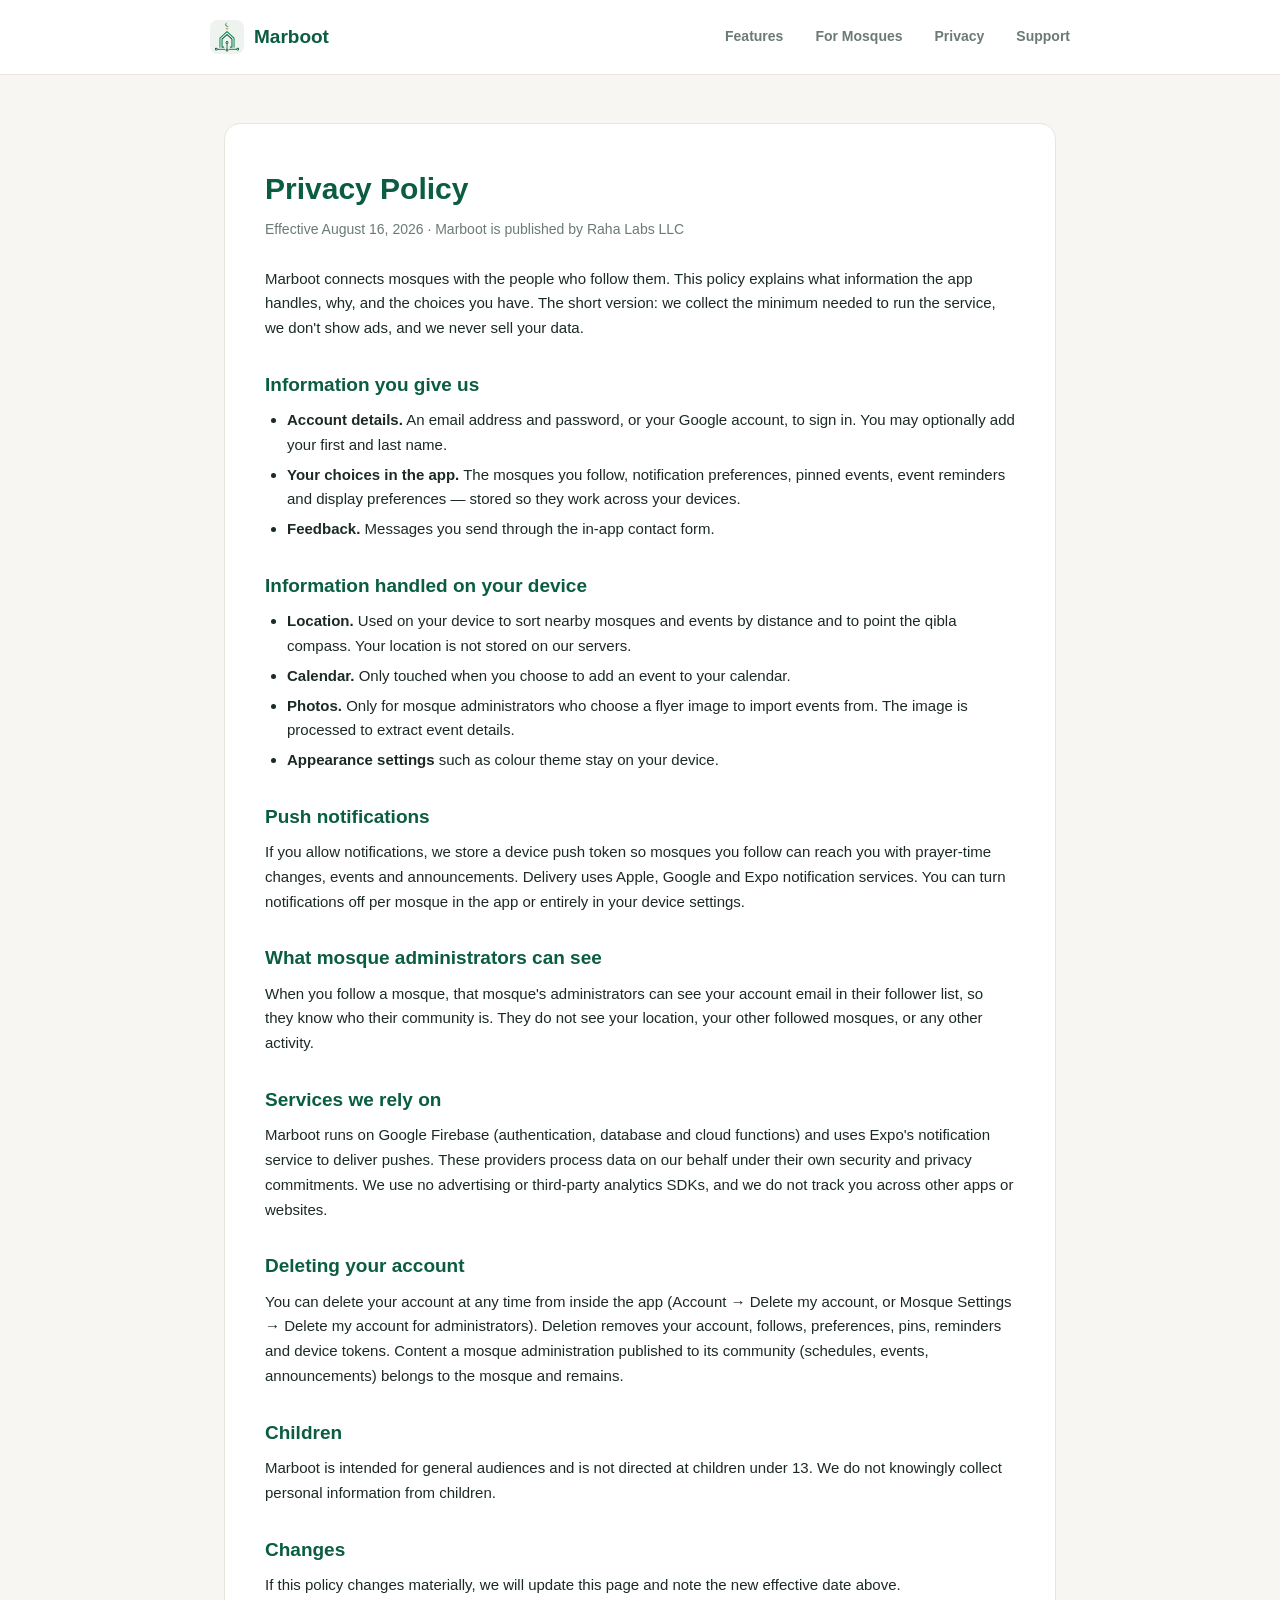
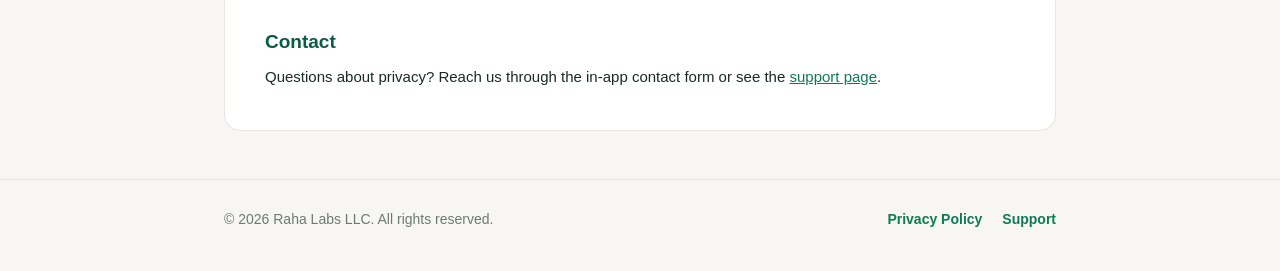
==== privacy.html @ cbec8668 "Cache-bust stylesheet" ====
<!DOCTYPE html>
<html lang="en">
<head>
  <meta charset="utf-8" />
  <meta name="viewport" content="width=device-width, initial-scale=1" />
  <title>Privacy Policy — Marboot</title>
  <meta name="description" content="Marboot's privacy policy: what we collect, why, and your choices." />
  <link rel="icon" href="icon.png" />
  <link rel="stylesheet" href="styles.css?v=2" />
</head>
<body>
  <header>
    <nav class="nav wrap">
      <a class="brand" href="index.html"><img src="icon.png" alt="" />Marboot</a>
      <a href="index.html#features">Features</a>
      <a href="index.html#mosques">For Mosques</a>
      <a href="privacy.html">Privacy</a>
      <a href="support.html">Support</a>
    </nav>
  </header>

  <main class="wrap">
    <article class="prose">
      <h1>Privacy Policy</h1>
      <p class="updated">Effective August 16, 2026 · Marboot is published by Raha Labs LLC</p>

      <p>Marboot connects mosques with the people who follow them. This policy explains what information the app handles, why, and the choices you have. The short version: we collect the minimum needed to run the service, we don't show ads, and we never sell your data.</p>

      <h2>Information you give us</h2>
      <ul>
        <li><strong>Account details.</strong> An email address and password, or your Google account, to sign in. You may optionally add your first and last name.</li>
        <li><strong>Your choices in the app.</strong> The mosques you follow, notification preferences, pinned events, event reminders and display preferences — stored so they work across your devices.</li>
        <li><strong>Feedback.</strong> Messages you send through the in-app contact form.</li>
      </ul>

      <h2>Information handled on your device</h2>
      <ul>
        <li><strong>Location.</strong> Used on your device to sort nearby mosques and events by distance and to point the qibla compass. Your location is not stored on our servers.</li>
        <li><strong>Calendar.</strong> Only touched when you choose to add an event to your calendar.</li>
        <li><strong>Photos.</strong> Only for mosque administrators who choose a flyer image to import events from. The image is processed to extract event details.</li>
        <li><strong>Appearance settings</strong> such as colour theme stay on your device.</li>
      </ul>

      <h2>Push notifications</h2>
      <p>If you allow notifications, we store a device push token so mosques you follow can reach you with prayer-time changes, events and announcements. Delivery uses Apple, Google and Expo notification services. You can turn notifications off per mosque in the app or entirely in your device settings.</p>

      <h2>What mosque administrators can see</h2>
      <p>When you follow a mosque, that mosque's administrators can see your account email in their follower list, so they know who their community is. They do not see your location, your other followed mosques, or any other activity.</p>

      <h2>Services we rely on</h2>
      <p>Marboot runs on Google Firebase (authentication, database and cloud functions) and uses Expo's notification service to deliver pushes. These providers process data on our behalf under their own security and privacy commitments. We use no advertising or third-party analytics SDKs, and we do not track you across other apps or websites.</p>

      <h2>Deleting your account</h2>
      <p>You can delete your account at any time from inside the app (Account → Delete my account, or Mosque Settings → Delete my account for administrators). Deletion removes your account, follows, preferences, pins, reminders and device tokens. Content a mosque administration published to its community (schedules, events, announcements) belongs to the mosque and remains.</p>

      <h2>Children</h2>
      <p>Marboot is intended for general audiences and is not directed at children under 13. We do not knowingly collect personal information from children.</p>

      <h2>Changes</h2>
      <p>If this policy changes materially, we will update this page and note the new effective date above.</p>

      <h2>Contact</h2>
      <p>Questions about privacy? Reach us through the in-app contact form or see the <a href="support.html">support page</a>.</p>
    </article>
  </main>

  <footer>
    <div class="wrap">
      <span class="copy">© 2026 Raha Labs LLC. All rights reserved.</span>
      <a href="privacy.html">Privacy Policy</a>
      <a href="support.html">Support</a>
    </div>
  </footer>
</body>
</html>
---- styles.css ----
/* Marboot site — matches the app's Emerald Oasis palette. */
:root {
  --primary: #0E7A57;
  --primary-dark: #0A5C42;
  --primary-soft: #E7F4EE;
  --accent: #E0A84E;
  --bg: #F7F6F2;
  --surface: #FFFFFF;
  --text: #1B2A24;
  --muted: #6B7B73;
  --border: #E7E5DC;
}

* { margin: 0; padding: 0; box-sizing: border-box; }

body {
  font-family: -apple-system, BlinkMacSystemFont, "Segoe UI", Roboto, "Helvetica Neue", sans-serif;
  background: var(--bg);
  color: var(--text);
  line-height: 1.65;
}

.wrap { max-width: 880px; margin: 0 auto; padding: 0 24px; }

/* Header */
header { background: var(--surface); border-bottom: 1px solid var(--border); }
.nav { display: flex; align-items: center; gap: 12px; padding: 14px 0; }
.nav img { width: 34px; height: 34px; border-radius: 8px; }
.nav .brand { font-size: 19px; font-weight: 800; color: var(--primary-dark); margin-right: auto; text-decoration: none; display: flex; align-items: center; gap: 10px; }
.nav a { color: var(--muted); text-decoration: none; font-weight: 600; font-size: 14px; padding: 6px 10px; border-radius: 8px; }
.nav a:hover { color: var(--primary); background: var(--primary-soft); }

/* Hero */
.hero { background: linear-gradient(160deg, var(--primary-dark), var(--primary)); color: #fff; text-align: center; padding: 72px 24px 84px; }
.hero img { width: 92px; height: 92px; border-radius: 22px; box-shadow: 0 10px 30px rgba(0,0,0,.25); margin-bottom: 22px; }
.hero h1 { font-size: 44px; font-weight: 800; letter-spacing: -0.5px; }
.hero .kicker { color: var(--accent); font-weight: 700; letter-spacing: 2px; font-size: 13px; text-transform: uppercase; margin-bottom: 10px; }
.hero p.tagline { font-size: 20px; color: #d9ece3; margin-top: 10px; max-width: 560px; margin-left: auto; margin-right: auto; }
.hero .soon { display: inline-block; margin-top: 26px; background: rgba(255,255,255,.14); border: 1px solid rgba(255,255,255,.25); color: #fff; padding: 10px 22px; border-radius: 999px; font-weight: 700; font-size: 14px; }

/* Sections */
section { padding: 56px 0; }
h2 { font-size: 26px; font-weight: 800; color: var(--primary-dark); margin-bottom: 8px; }
.lede { color: var(--muted); max-width: 640px; margin-bottom: 28px; }

.grid { display: grid; grid-template-columns: repeat(auto-fit, minmax(240px, 1fr)); gap: 16px; }
.card { background: var(--surface); border: 1px solid var(--border); border-radius: 16px; padding: 22px; }
.card .emoji { font-size: 26px; }
.card h3 { font-size: 16px; font-weight: 700; margin: 10px 0 6px; }
.card p { font-size: 14px; color: var(--muted); }

.admins { background: var(--primary-soft); border-radius: 20px; padding: 34px; margin-top: 8px; }
.admins h2 { margin-bottom: 6px; }
.admins p { color: var(--text); max-width: 640px; }

/* Legal / prose pages */
.prose { background: var(--surface); border: 1px solid var(--border); border-radius: 16px; padding: 40px; margin: 48px 0; }
.prose h1 { font-size: 30px; color: var(--primary-dark); margin-bottom: 4px; }
.prose .updated { color: var(--muted); font-size: 14px; margin-bottom: 26px; }
.prose h2 { font-size: 19px; margin: 28px 0 8px; }
.prose p, .prose li { font-size: 15px; }
.prose ul { padding-left: 22px; margin: 8px 0; }
.prose li { margin: 5px 0; }
.prose a { color: var(--primary); }

/* Footer */
footer { border-top: 1px solid var(--border); padding: 28px 0 40px; color: var(--muted); font-size: 14px; }
footer .wrap { display: flex; flex-wrap: wrap; gap: 8px 20px; align-items: center; }
footer a { color: var(--primary); text-decoration: none; font-weight: 600; }
footer .copy { margin-right: auto; }

/* Phones: the brand takes its own row so all four links fit beneath it,
   and the type scale steps down to match the narrower measure. */
@media (max-width: 560px) {
  .nav { flex-wrap: wrap; gap: 6px 4px; padding: 12px 0 10px; }
  .nav .brand { flex-basis: 100%; }
  .nav a:not(.brand) { font-size: 13px; padding: 5px 8px; }
  .hero { padding: 48px 20px 56px; }
  .hero img { width: 76px; height: 76px; }
  .hero h1 { font-size: 30px; }
  .hero p.tagline { font-size: 17px; }
  section { padding: 40px 0; }
  h2 { font-size: 22px; }
  .admins { padding: 24px; }
  .prose { padding: 26px; margin: 28px 0; }
  .prose h1 { font-size: 26px; }
}
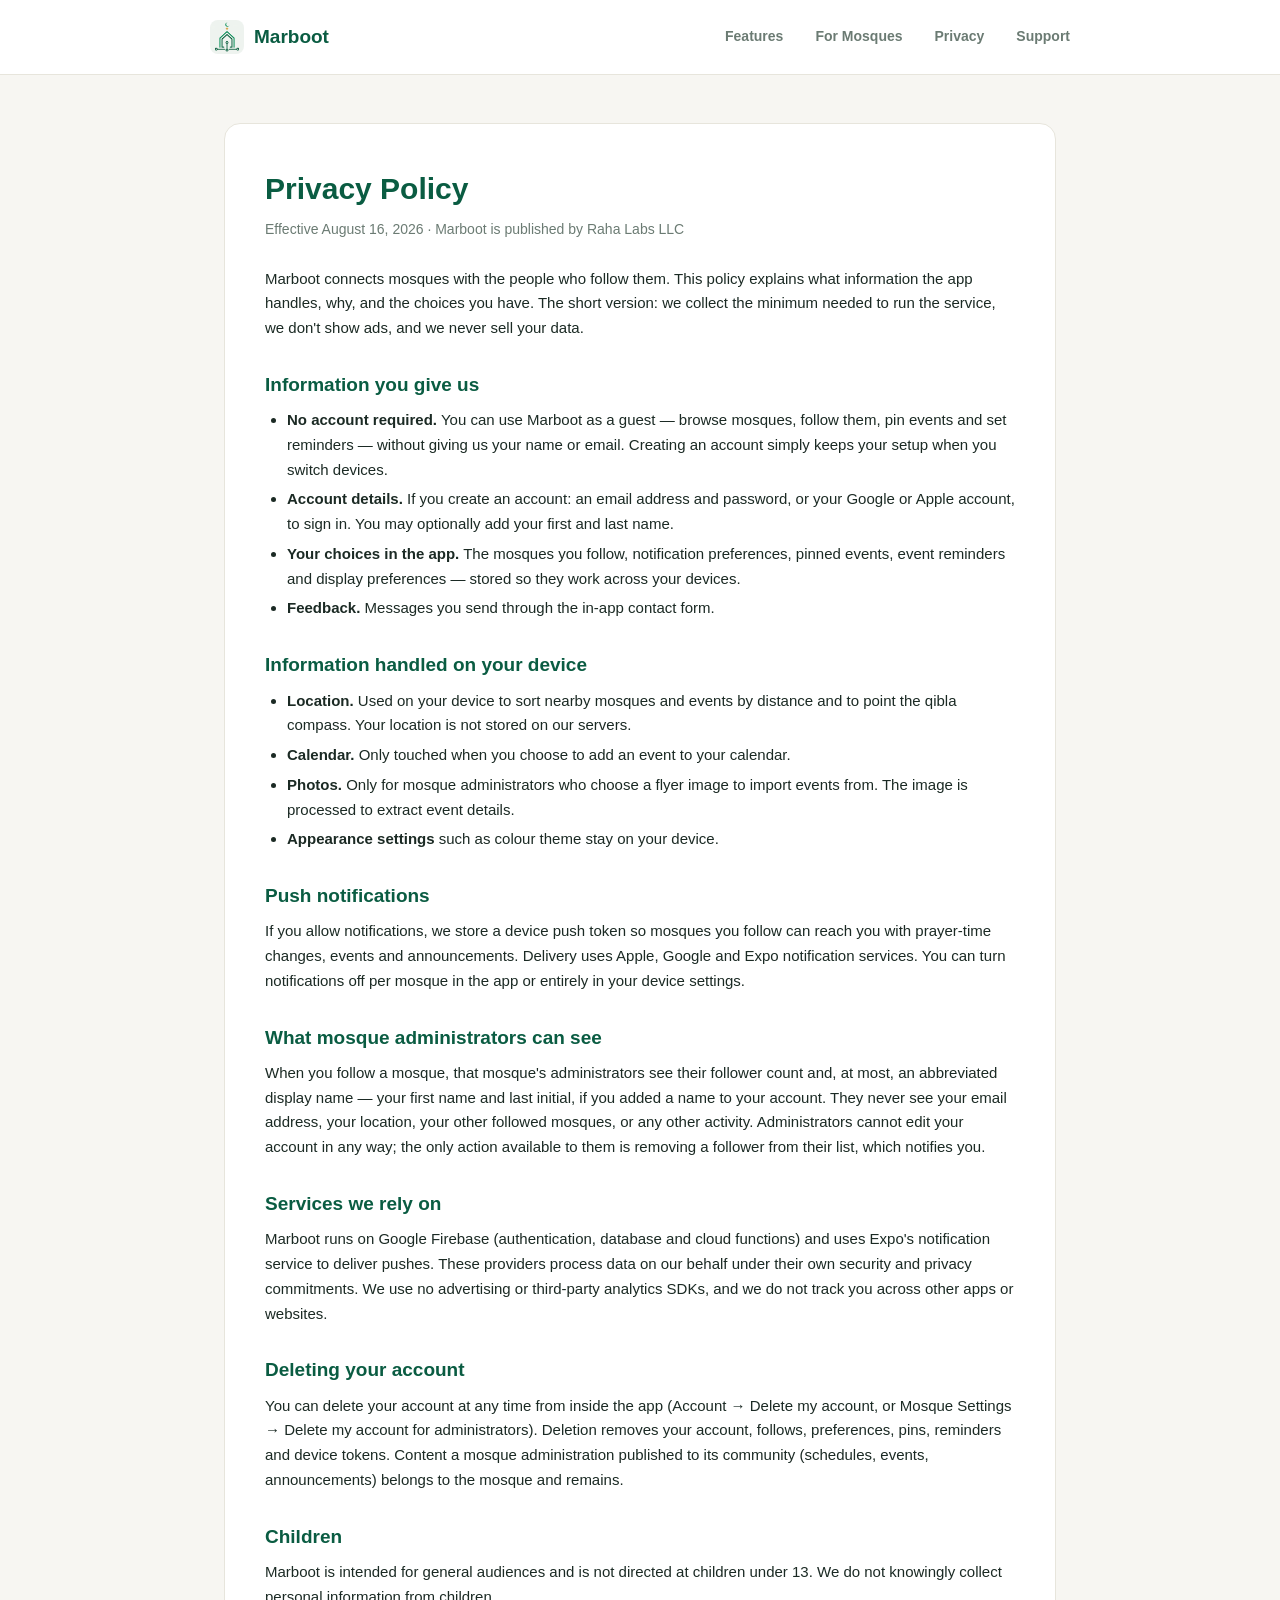
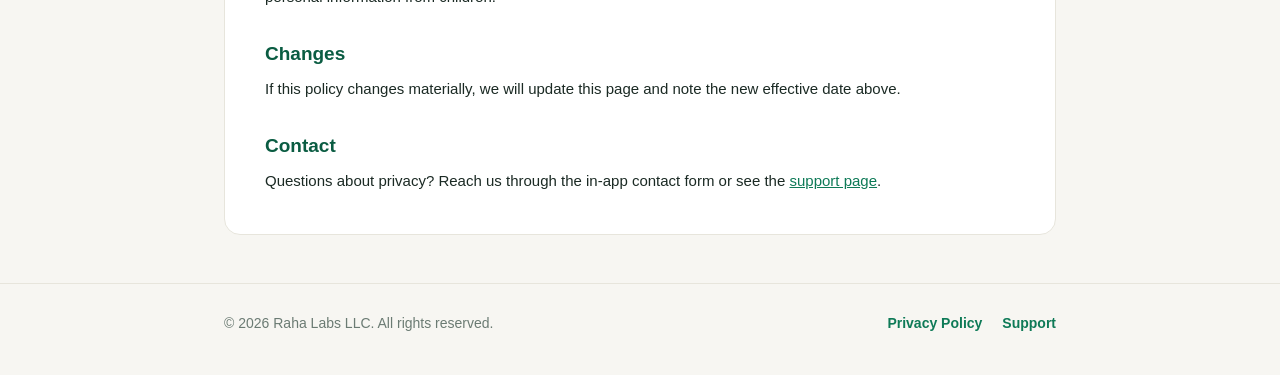
==== commit 6cf84a2a: "Privacy: guest browsing; follower lists show name only, never email" ====
--- a/privacy.html
+++ b/privacy.html
@@ -28,7 +28,8 @@
 
       <h2>Information you give us</h2>
       <ul>
-        <li><strong>Account details.</strong> An email address and password, or your Google account, to sign in. You may optionally add your first and last name.</li>
+        <li><strong>No account required.</strong> You can use Marboot as a guest — browse mosques, follow them, pin events and set reminders — without giving us your name or email. Creating an account simply keeps your setup when you switch devices.</li>
+        <li><strong>Account details.</strong> If you create an account: an email address and password, or your Google or Apple account, to sign in. You may optionally add your first and last name.</li>
         <li><strong>Your choices in the app.</strong> The mosques you follow, notification preferences, pinned events, event reminders and display preferences — stored so they work across your devices.</li>
         <li><strong>Feedback.</strong> Messages you send through the in-app contact form.</li>
       </ul>
@@ -45,7 +46,7 @@
       <p>If you allow notifications, we store a device push token so mosques you follow can reach you with prayer-time changes, events and announcements. Delivery uses Apple, Google and Expo notification services. You can turn notifications off per mosque in the app or entirely in your device settings.</p>
 
       <h2>What mosque administrators can see</h2>
-      <p>When you follow a mosque, that mosque's administrators can see your account email in their follower list, so they know who their community is. They do not see your location, your other followed mosques, or any other activity.</p>
+      <p>When you follow a mosque, that mosque's administrators see their follower count and, at most, an abbreviated display name — your first name and last initial, if you added a name to your account. They never see your email address, your location, your other followed mosques, or any other activity. Administrators cannot edit your account in any way; the only action available to them is removing a follower from their list, which notifies you.</p>
 
       <h2>Services we rely on</h2>
       <p>Marboot runs on Google Firebase (authentication, database and cloud functions) and uses Expo's notification service to deliver pushes. These providers process data on our behalf under their own security and privacy commitments. We use no advertising or third-party analytics SDKs, and we do not track you across other apps or websites.</p>
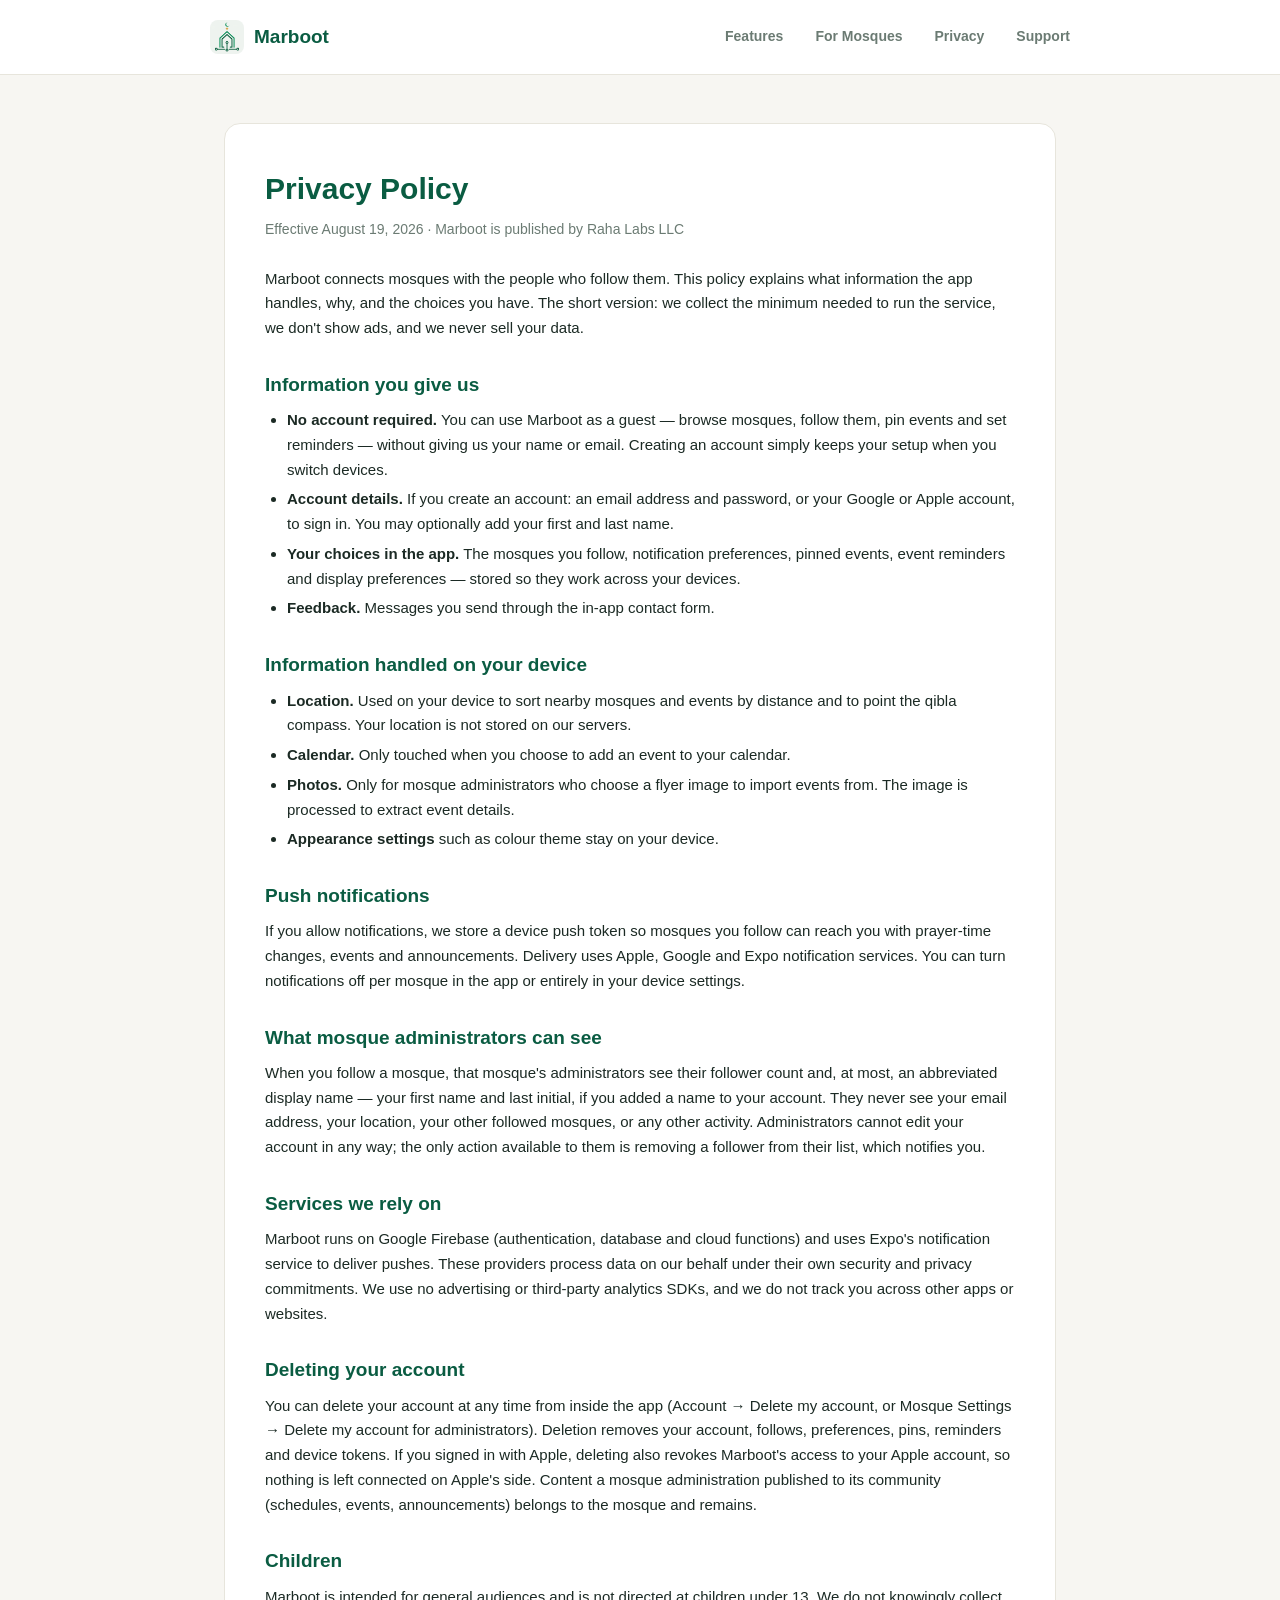
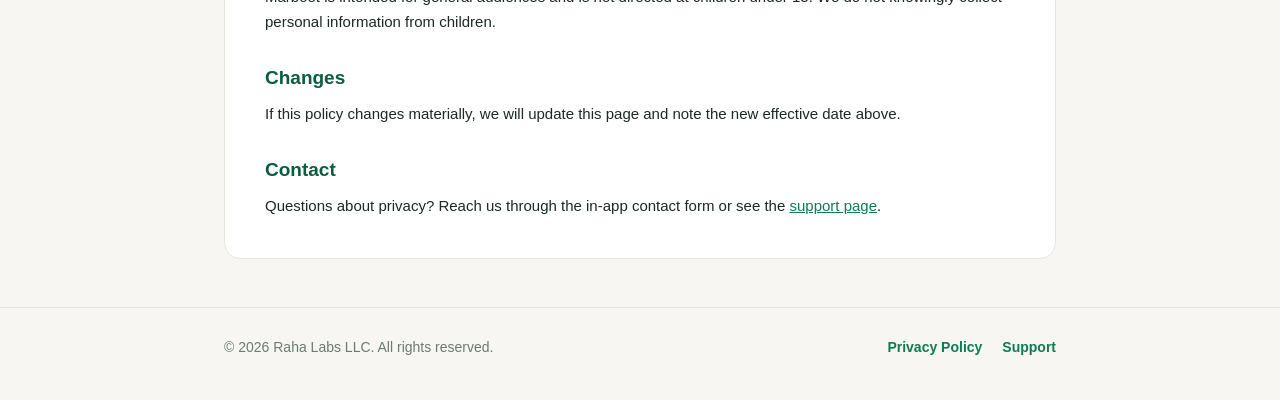
==== commit b7c52db3: "Add the wall display to For Mosques; note Apple revocation on deletion The site never mentioned the " ====
--- a/privacy.html
+++ b/privacy.html
@@ -22,7 +22,7 @@
   <main class="wrap">
     <article class="prose">
       <h1>Privacy Policy</h1>
-      <p class="updated">Effective August 16, 2026 · Marboot is published by Raha Labs LLC</p>
+      <p class="updated">Effective August 19, 2026 · Marboot is published by Raha Labs LLC</p>
 
       <p>Marboot connects mosques with the people who follow them. This policy explains what information the app handles, why, and the choices you have. The short version: we collect the minimum needed to run the service, we don't show ads, and we never sell your data.</p>
 
@@ -52,7 +52,7 @@
       <p>Marboot runs on Google Firebase (authentication, database and cloud functions) and uses Expo's notification service to deliver pushes. These providers process data on our behalf under their own security and privacy commitments. We use no advertising or third-party analytics SDKs, and we do not track you across other apps or websites.</p>
 
       <h2>Deleting your account</h2>
-      <p>You can delete your account at any time from inside the app (Account → Delete my account, or Mosque Settings → Delete my account for administrators). Deletion removes your account, follows, preferences, pins, reminders and device tokens. Content a mosque administration published to its community (schedules, events, announcements) belongs to the mosque and remains.</p>
+      <p>You can delete your account at any time from inside the app (Account → Delete my account, or Mosque Settings → Delete my account for administrators). Deletion removes your account, follows, preferences, pins, reminders and device tokens. If you signed in with Apple, deleting also revokes Marboot's access to your Apple account, so nothing is left connected on Apple's side. Content a mosque administration published to its community (schedules, events, announcements) belongs to the mosque and remains.</p>
 
       <h2>Children</h2>
       <p>Marboot is intended for general audiences and is not directed at children under 13. We do not knowingly collect personal information from children.</p>
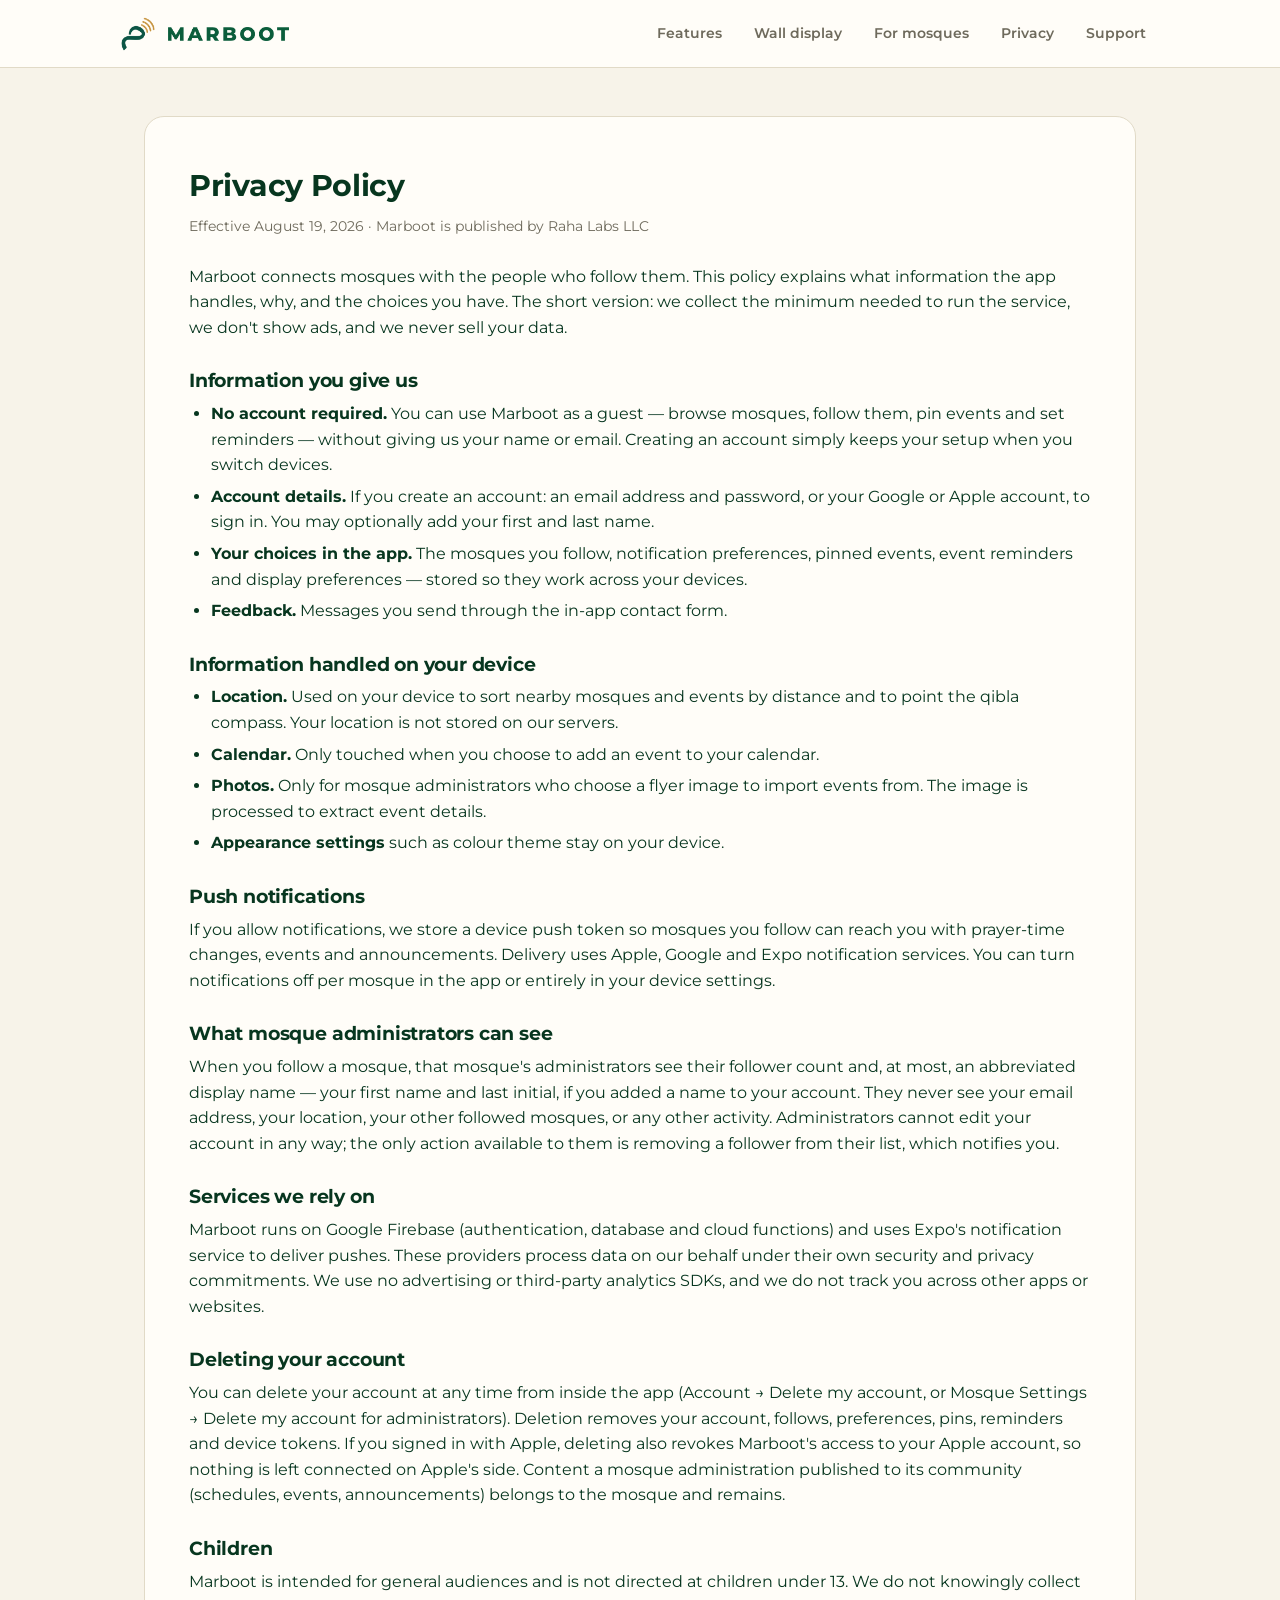
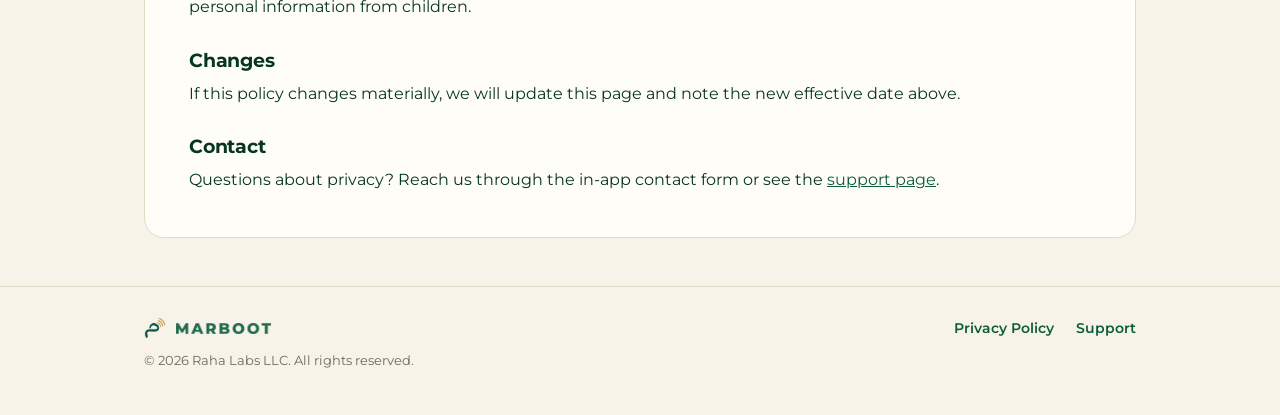
==== commit 37e2bd09: "Rebrand to the design-guide kit; cover the new features Visual: dome green, brass and marble cream t" ====
--- a/privacy.html
+++ b/privacy.html
@@ -5,15 +5,24 @@
   <meta name="viewport" content="width=device-width, initial-scale=1" />
   <title>Privacy Policy — Marboot</title>
   <meta name="description" content="Marboot's privacy policy: what we collect, why, and your choices." />
-  <link rel="icon" href="icon.png" />
-  <link rel="stylesheet" href="styles.css?v=2" />
+  <link rel="icon" type="image/png" sizes="32x32" href="assets/favicon-32.png" />
+  <link rel="icon" type="image/png" sizes="16x16" href="assets/favicon-16.png" />
+  <link rel="apple-touch-icon" href="assets/apple-touch-icon.png" />
+  <link rel="preconnect" href="https://fonts.googleapis.com" />
+  <link rel="preconnect" href="https://fonts.gstatic.com" crossorigin />
+  <link href="https://fonts.googleapis.com/css2?family=Montserrat:wght@400;500;600;700;800&display=swap" rel="stylesheet" />
+  <link rel="stylesheet" href="styles.css?v=3" />
 </head>
 <body>
   <header>
-    <nav class="nav wrap">
-      <a class="brand" href="index.html"><img src="icon.png" alt="" />Marboot</a>
+    <nav class="nav wrap" aria-label="Main">
+      <a class="brand" href="index.html" aria-label="Marboot home">
+        <img class="symbol" src="assets/symbol-color.png" alt="" />
+        <img class="word" src="assets/wordmark-green.png" alt="Marboot" />
+      </a>
       <a href="index.html#features">Features</a>
-      <a href="index.html#mosques">For Mosques</a>
+      <a href="index.html#display">Wall display</a>
+      <a href="index.html#mosques">For mosques</a>
       <a href="privacy.html">Privacy</a>
       <a href="support.html">Support</a>
     </nav>
@@ -67,9 +76,10 @@
 
   <footer>
     <div class="wrap">
-      <span class="copy">© 2026 Raha Labs LLC. All rights reserved.</span>
+      <span class="mark"><img class="symbol" src="assets/symbol-color.png" alt="" /><img class="word" src="assets/wordmark-green.png" alt="Marboot" /></span>
       <a href="privacy.html">Privacy Policy</a>
       <a href="support.html">Support</a>
+      <span class="copy">© 2026 Raha Labs LLC. All rights reserved.</span>
     </div>
   </footer>
 </body>
--- a/styles.css
+++ b/styles.css
@@ -1,87 +1,129 @@
-/* Marboot site — matches the app's Emerald Oasis palette. */
+/* Marboot site — design-guide/brand-tokens: dome green, brass, marble cream.
+   One cream surface; hierarchy from type and space, hairline rules, no
+   gradients, no lifted cards. Montserrat throughout (the brand face); the
+   wordmark is artwork and is never typeset. */
 :root {
-  --primary: #0E7A57;
-  --primary-dark: #0A5C42;
-  --primary-soft: #E7F4EE;
-  --accent: #E0A84E;
-  --bg: #F7F6F2;
-  --surface: #FFFFFF;
-  --text: #1B2A24;
-  --muted: #6B7B73;
-  --border: #E7E5DC;
+  --green-900: #07361F; --green-700: #0B5D3B; --green-600: #0C5545; --green-500: #4C6B58; --green-100: #E4EFE7;
+  --brass-600: #C69239; --brass-500: #C9A227; --brass-300: #E3C87A;
+  --cream-050: #FFFDF8; --cream-100: #F7F3E9; --cream-200: #F6F1E4;
+  --line: #E1DAC7; --line-strong: #CFC6AE;
+  --ink: #07361F; --ink-muted: #6E6A5C;
+  --r-field: 14px; --r-card: 20px; --r-pill: 999px;
+  --dur: 120ms; --ease: cubic-bezier(0.2, 0, 0, 1);
 }
 
 * { margin: 0; padding: 0; box-sizing: border-box; }
+html { scroll-behavior: smooth; }
+body {
+  font-family: 'Montserrat', system-ui, -apple-system, 'Segoe UI', Roboto, sans-serif;
+  background: var(--cream-100); color: var(--ink); line-height: 1.65;
+  -webkit-font-smoothing: antialiased;
+}
+a { color: var(--green-700); transition: color var(--dur) var(--ease), background-color var(--dur) var(--ease), border-color var(--dur) var(--ease); }
+img { display: block; max-width: 100%; }
+.wrap { max-width: 1040px; margin: 0 auto; padding: 0 24px; }
 
-body {
-  font-family: -apple-system, BlinkMacSystemFont, "Segoe UI", Roboto, "Helvetica Neue", sans-serif;
-  background: var(--bg);
-  color: var(--text);
-  line-height: 1.65;
+/* ---- Header: horizontal lockup left, links right ---- */
+header { background: var(--cream-050); border-bottom: 1px solid var(--line); position: sticky; top: 0; z-index: 10; }
+.nav { display: flex; align-items: center; gap: 4px; padding: 14px 0; }
+.nav .brand { display: flex; align-items: center; gap: 12px; margin-right: auto; text-decoration: none; padding: 0; }
+.nav .brand .symbol { width: 36px; height: 36px; }
+.nav .brand .word { height: 14px; width: auto; } /* min wordmark height per the kit */
+.nav a { color: var(--ink-muted); text-decoration: none; font-weight: 600; font-size: 14px; padding: 8px 14px; border-radius: var(--r-pill); }
+.nav a:hover { color: var(--green-700); background: var(--green-100); }
+.nav a.cta { color: var(--cream-100); background: var(--green-700); margin-left: 6px; }
+.nav a.cta:hover { background: #07472C; }
+
+/* ---- Hero: the stacked lockup IS the headline ---- */
+.hero { text-align: center; padding: 72px 24px 64px; }
+.hero .symbol { width: 132px; height: 132px; margin: 0 auto; }
+.hero .word { height: 36px; width: auto; margin: 22px auto 0; }
+.hero .tagline { margin-top: 12px; font-size: 17px; font-weight: 500; color: var(--green-500); }
+.hero .lede { margin: 26px auto 0; max-width: 620px; font-size: 19px; color: var(--ink); }
+.hero .actions { display: flex; flex-wrap: wrap; gap: 12px; justify-content: center; margin-top: 30px; }
+.pill, .btn {
+  display: inline-flex; align-items: center; gap: 8px; height: 48px; padding: 0 22px;
+  border-radius: var(--r-field); font-weight: 700; font-size: 14.5px; text-decoration: none;
 }
+.pill { background: var(--green-100); color: var(--green-700); }
+.btn { background: var(--cream-050); color: var(--green-900); border: 1px solid var(--line); }
+.btn:hover { border-color: var(--line-strong); }
+.btn.primary { background: var(--green-700); color: var(--cream-100); border-color: var(--green-700); }
+.btn.primary:hover { background: #07472C; border-color: #07472C; }
+.hero .stores { margin-top: 14px; font-size: 13px; color: var(--ink-muted); }
 
-.wrap { max-width: 880px; margin: 0 auto; padding: 0 24px; }
+/* ---- Sections ---- */
+section { padding: 64px 0; }
+.eyebrow { font-size: 12px; font-weight: 600; letter-spacing: 0.16em; text-transform: uppercase; color: var(--green-500); margin-bottom: 10px; }
+h2 { font-size: 30px; font-weight: 700; letter-spacing: -0.01em; color: var(--green-900); line-height: 1.2; }
+.sub { color: var(--ink-muted); max-width: 640px; margin-top: 10px; font-size: 16.5px; }
 
-/* Header */
-header { background: var(--surface); border-bottom: 1px solid var(--border); }
-.nav { display: flex; align-items: center; gap: 12px; padding: 14px 0; }
-.nav img { width: 34px; height: 34px; border-radius: 8px; }
-.nav .brand { font-size: 19px; font-weight: 800; color: var(--primary-dark); margin-right: auto; text-decoration: none; display: flex; align-items: center; gap: 10px; }
-.nav a { color: var(--muted); text-decoration: none; font-weight: 600; font-size: 14px; padding: 6px 10px; border-radius: 8px; }
-.nav a:hover { color: var(--primary); background: var(--primary-soft); }
+.grid { display: grid; grid-template-columns: repeat(auto-fit, minmax(260px, 1fr)); gap: 16px; margin-top: 34px; }
+.card { background: var(--cream-050); border: 1px solid var(--line); border-radius: var(--r-card); padding: 24px; }
+.card:hover { border-color: var(--line-strong); }
+.icon { width: 44px; height: 44px; border-radius: 12px; background: var(--green-100); color: var(--green-700); display: grid; place-items: center; }
+.icon svg { width: 22px; height: 22px; stroke: currentColor; fill: none; stroke-width: 1.6; stroke-linecap: round; stroke-linejoin: round; }
+.card h3 { font-size: 16px; font-weight: 700; margin: 16px 0 6px; color: var(--green-900); }
+.card p { font-size: 14.5px; color: var(--ink-muted); }
 
-/* Hero */
-.hero { background: linear-gradient(160deg, var(--primary-dark), var(--primary)); color: #fff; text-align: center; padding: 72px 24px 84px; }
-.hero img { width: 92px; height: 92px; border-radius: 22px; box-shadow: 0 10px 30px rgba(0,0,0,.25); margin-bottom: 22px; }
-.hero h1 { font-size: 44px; font-weight: 800; letter-spacing: -0.5px; }
-.hero .kicker { color: var(--accent); font-weight: 700; letter-spacing: 2px; font-size: 13px; text-transform: uppercase; margin-bottom: 10px; }
-.hero p.tagline { font-size: 20px; color: #d9ece3; margin-top: 10px; max-width: 560px; margin-left: auto; margin-right: auto; }
-.hero .soon { display: inline-block; margin-top: 26px; background: rgba(255,255,255,.14); border: 1px solid rgba(255,255,255,.25); color: #fff; padding: 10px 22px; border-radius: 999px; font-weight: 700; font-size: 14px; }
+/* ---- Wall display: live frame beside the copy ---- */
+.display { display: grid; grid-template-columns: 1.05fr 1fr; gap: 40px; align-items: center; }
+.display .copy p { color: var(--ink-muted); margin-top: 14px; font-size: 16px; }
+.display .copy .actions { margin-top: 22px; display: flex; flex-wrap: wrap; gap: 12px; }
+.frame { border-radius: var(--r-card); overflow: hidden; border: 1px solid var(--line); background: var(--green-900); aspect-ratio: 16 / 9; }
+.frame iframe { width: 100%; height: 100%; border: 0; display: block; pointer-events: none; }
+.frame-note { font-size: 12.5px; color: var(--ink-muted); margin-top: 10px; }
 
-/* Sections */
-section { padding: 56px 0; }
-h2 { font-size: 26px; font-weight: 800; color: var(--primary-dark); margin-bottom: 8px; }
-.lede { color: var(--muted); max-width: 640px; margin-bottom: 28px; }
+/* ---- For mosque administrations: dome-green band ---- */
+.admins { background: var(--green-900); color: var(--cream-100); }
+.admins .eyebrow { color: var(--brass-300); }
+.admins h2 { color: var(--cream-100); }
+.admins .sub { color: rgba(247,243,233,0.72); }
+.admins .card { background: rgba(247,243,233,0.05); border-color: rgba(247,243,233,0.14); }
+.admins .card:hover { border-color: rgba(247,243,233,0.28); }
+.admins .icon { background: rgba(227,200,122,0.14); color: var(--brass-300); }
+.admins .card h3 { color: var(--cream-100); }
+.admins .card p { color: rgba(247,243,233,0.72); }
+.admins .card a { color: var(--brass-300); }
+.admins .actions { margin-top: 30px; display: flex; flex-wrap: wrap; gap: 12px; }
+.admins .btn { background: transparent; color: var(--cream-100); border-color: rgba(247,243,233,0.35); }
+.admins .btn:hover { border-color: var(--cream-100); }
+.admins .btn.primary { background: var(--brass-300); color: var(--green-900); border-color: var(--brass-300); }
+.admins .btn.primary:hover { background: #EBD48F; border-color: #EBD48F; }
 
-.grid { display: grid; grid-template-columns: repeat(auto-fit, minmax(240px, 1fr)); gap: 16px; }
-.card { background: var(--surface); border: 1px solid var(--border); border-radius: 16px; padding: 22px; }
-.card .emoji { font-size: 26px; }
-.card h3 { font-size: 16px; font-weight: 700; margin: 10px 0 6px; }
-.card p { font-size: 14px; color: var(--muted); }
+/* ---- Legal / prose pages ---- */
+.prose { background: var(--cream-050); border: 1px solid var(--line); border-radius: var(--r-card); padding: 44px; margin: 48px 0; }
+.prose h1 { font-size: 30px; font-weight: 700; color: var(--green-900); margin-bottom: 4px; letter-spacing: -0.01em; }
+.prose .updated { color: var(--ink-muted); font-size: 14px; margin-bottom: 26px; }
+.prose h2 { font-size: 19px; margin: 30px 0 8px; }
+.prose p, .prose li { font-size: 15.5px; }
+.prose ul { padding-left: 22px; margin: 8px 0; }
+.prose li { margin: 6px 0; }
+.prose code { font-family: ui-monospace, SFMono-Regular, Menlo, monospace; font-size: 0.92em; background: var(--cream-200); padding: 2px 6px; border-radius: 6px; }
 
-.admins { background: var(--primary-soft); border-radius: 20px; padding: 34px; margin-top: 8px; }
-.admins h2 { margin-bottom: 6px; }
-.admins p { color: var(--text); max-width: 640px; }
+/* ---- Footer ---- */
+footer { border-top: 1px solid var(--line); padding: 30px 0 44px; color: var(--ink-muted); font-size: 14px; }
+footer .wrap { display: flex; flex-wrap: wrap; gap: 10px 22px; align-items: center; }
+footer .mark { display: flex; align-items: center; gap: 10px; margin-right: auto; }
+footer .mark img.symbol { width: 22px; height: 22px; }
+footer .mark img.word { height: 11px; width: auto; opacity: 0.9; }
+footer a { text-decoration: none; font-weight: 600; }
+footer a:hover { color: var(--green-900); }
+footer .copy { flex-basis: 100%; font-size: 13px; }
 
-/* Legal / prose pages */
-.prose { background: var(--surface); border: 1px solid var(--border); border-radius: 16px; padding: 40px; margin: 48px 0; }
-.prose h1 { font-size: 30px; color: var(--primary-dark); margin-bottom: 4px; }
-.prose .updated { color: var(--muted); font-size: 14px; margin-bottom: 26px; }
-.prose h2 { font-size: 19px; margin: 28px 0 8px; }
-.prose p, .prose li { font-size: 15px; }
-.prose ul { padding-left: 22px; margin: 8px 0; }
-.prose li { margin: 5px 0; }
-.prose a { color: var(--primary); }
-
-/* Footer */
-footer { border-top: 1px solid var(--border); padding: 28px 0 40px; color: var(--muted); font-size: 14px; }
-footer .wrap { display: flex; flex-wrap: wrap; gap: 8px 20px; align-items: center; }
-footer a { color: var(--primary); text-decoration: none; font-weight: 600; }
-footer .copy { margin-right: auto; }
-
-/* Phones: the brand takes its own row so all four links fit beneath it,
-   and the type scale steps down to match the narrower measure. */
-@media (max-width: 560px) {
-  .nav { flex-wrap: wrap; gap: 6px 4px; padding: 12px 0 10px; }
-  .nav .brand { flex-basis: 100%; }
-  .nav a:not(.brand) { font-size: 13px; padding: 5px 8px; }
-  .hero { padding: 48px 20px 56px; }
-  .hero img { width: 76px; height: 76px; }
-  .hero h1 { font-size: 30px; }
-  .hero p.tagline { font-size: 17px; }
-  section { padding: 40px 0; }
-  h2 { font-size: 22px; }
-  .admins { padding: 24px; }
+/* ---- Phones ---- */
+@media (max-width: 720px) {
+  .nav { flex-wrap: wrap; gap: 4px 2px; padding: 12px 0 10px; }
+  .nav .brand { flex-basis: 100%; margin-bottom: 4px; }
+  .nav a:not(.brand) { font-size: 13px; padding: 6px 10px; }
+  .nav a.cta { margin-left: 0; }
+  .hero { padding: 48px 20px 44px; }
+  .hero .symbol { width: 104px; height: 104px; }
+  .hero .word { height: 28px; margin-top: 18px; }
+  .hero .lede { font-size: 17px; }
+  section { padding: 48px 0; }
+  h2 { font-size: 25px; }
+  .display { grid-template-columns: 1fr; gap: 24px; }
   .prose { padding: 26px; margin: 28px 0; }
   .prose h1 { font-size: 26px; }
 }
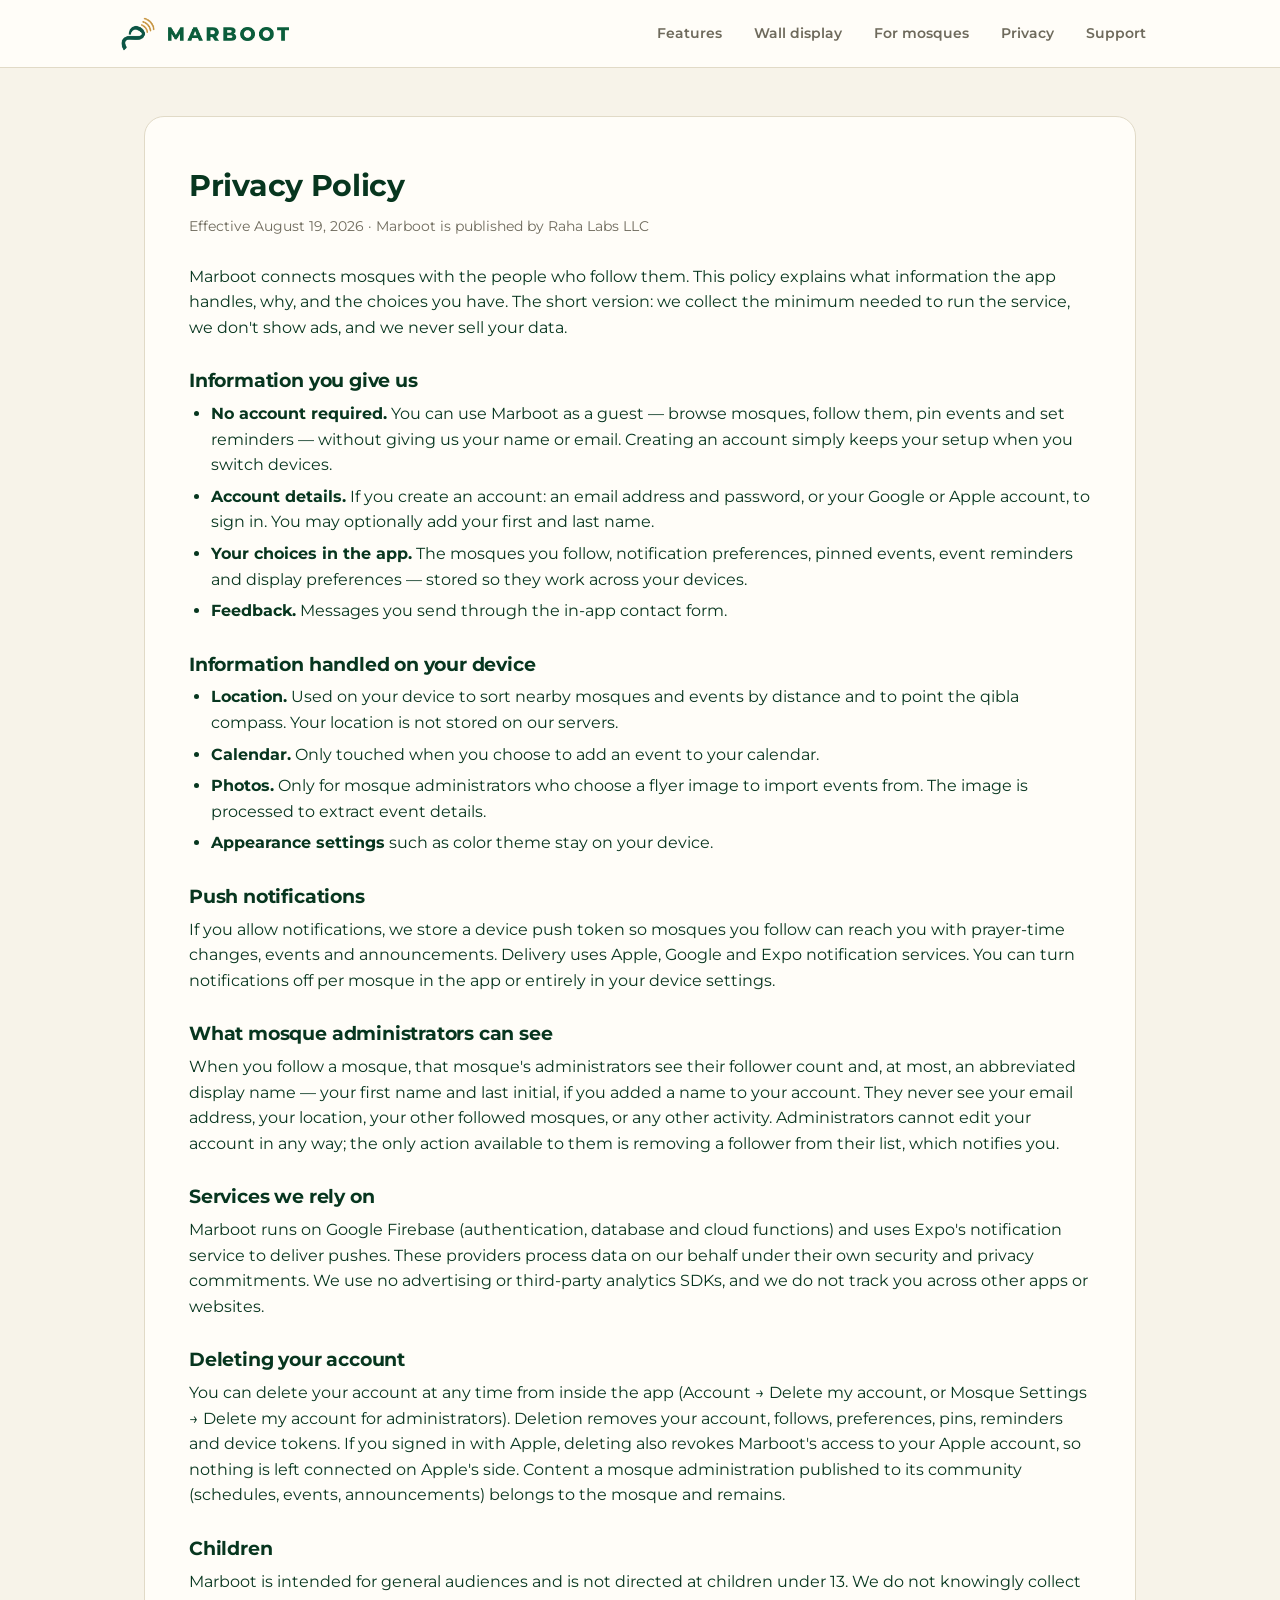
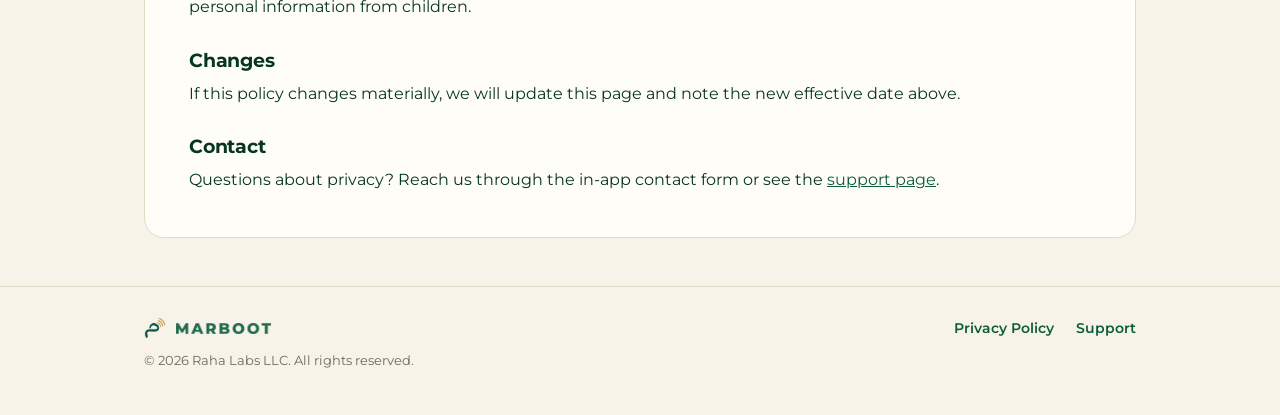
==== commit 96bffd8c: "Site: drop the Masjidi card; American spelling Co-Authored-By: Claude Fable 5.1 <noreply@anthropic.c" ====
--- a/privacy.html
+++ b/privacy.html
@@ -48,7 +48,7 @@
         <li><strong>Location.</strong> Used on your device to sort nearby mosques and events by distance and to point the qibla compass. Your location is not stored on our servers.</li>
         <li><strong>Calendar.</strong> Only touched when you choose to add an event to your calendar.</li>
         <li><strong>Photos.</strong> Only for mosque administrators who choose a flyer image to import events from. The image is processed to extract event details.</li>
-        <li><strong>Appearance settings</strong> such as colour theme stay on your device.</li>
+        <li><strong>Appearance settings</strong> such as color theme stay on your device.</li>
       </ul>
 
       <h2>Push notifications</h2>
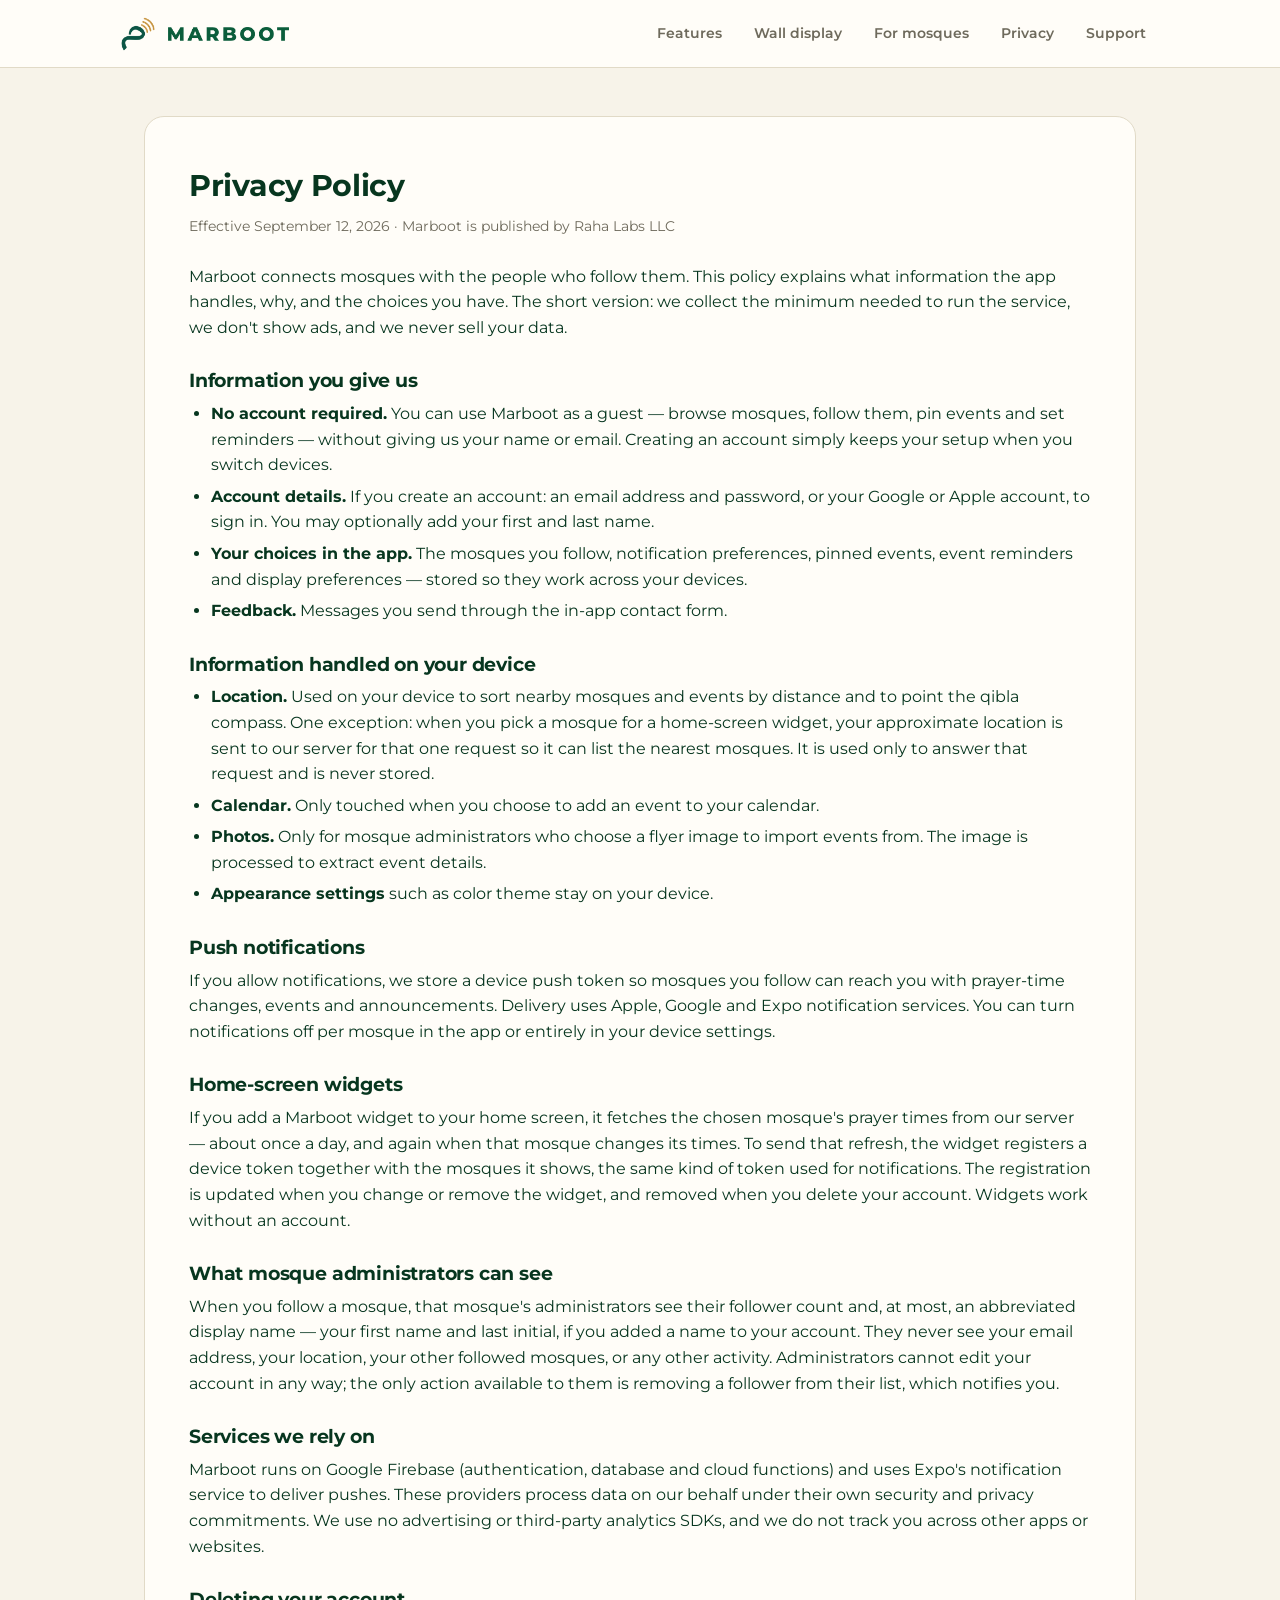
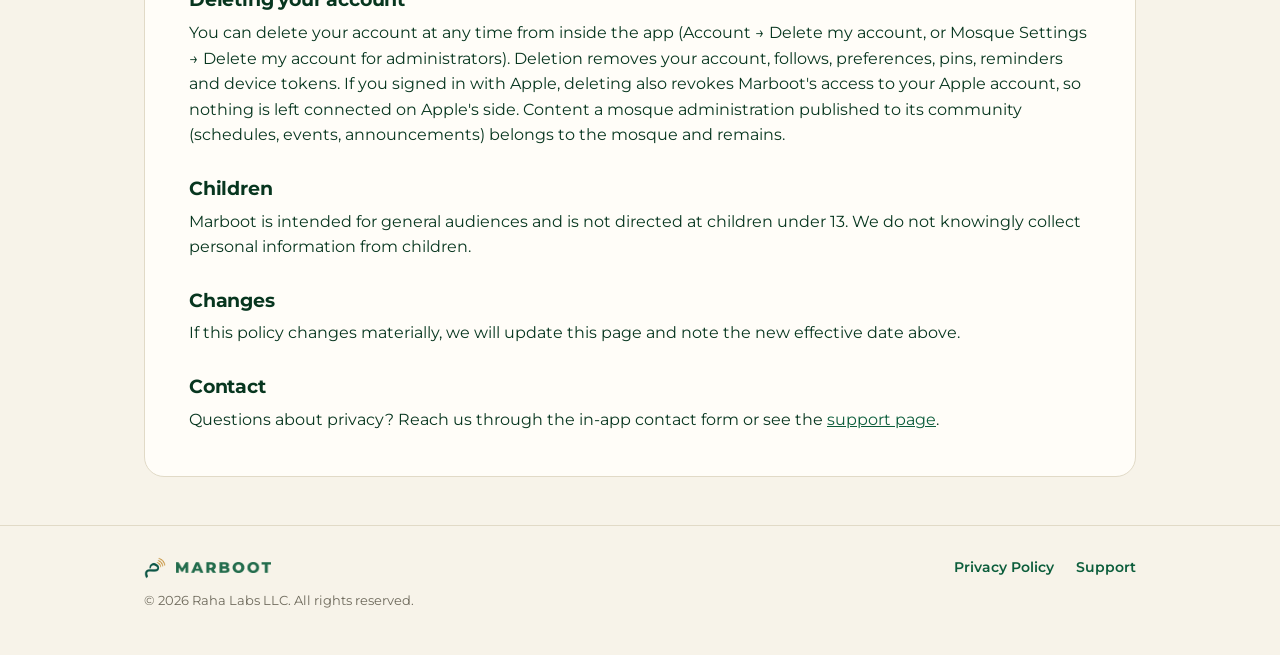
==== commit 47db8975: "Privacy: widgets section, the one server-side location request, new effective date The home-screen w" ====
--- a/privacy.html
+++ b/privacy.html
@@ -11,7 +11,7 @@
   <link rel="preconnect" href="https://fonts.googleapis.com" />
   <link rel="preconnect" href="https://fonts.gstatic.com" crossorigin />
   <link href="https://fonts.googleapis.com/css2?family=Montserrat:wght@400;500;600;700;800&display=swap" rel="stylesheet" />
-  <link rel="stylesheet" href="styles.css?v=3" />
+  <link rel="stylesheet" href="styles.css?v=4" />
 </head>
 <body>
   <header>
@@ -31,7 +31,7 @@
   <main class="wrap">
     <article class="prose">
       <h1>Privacy Policy</h1>
-      <p class="updated">Effective August 19, 2026 · Marboot is published by Raha Labs LLC</p>
+      <p class="updated">Effective September 12, 2026 · Marboot is published by Raha Labs LLC</p>
 
       <p>Marboot connects mosques with the people who follow them. This policy explains what information the app handles, why, and the choices you have. The short version: we collect the minimum needed to run the service, we don't show ads, and we never sell your data.</p>
 
@@ -45,7 +45,7 @@
 
       <h2>Information handled on your device</h2>
       <ul>
-        <li><strong>Location.</strong> Used on your device to sort nearby mosques and events by distance and to point the qibla compass. Your location is not stored on our servers.</li>
+        <li><strong>Location.</strong> Used on your device to sort nearby mosques and events by distance and to point the qibla compass. One exception: when you pick a mosque for a home-screen widget, your approximate location is sent to our server for that one request so it can list the nearest mosques. It is used only to answer that request and is never stored.</li>
         <li><strong>Calendar.</strong> Only touched when you choose to add an event to your calendar.</li>
         <li><strong>Photos.</strong> Only for mosque administrators who choose a flyer image to import events from. The image is processed to extract event details.</li>
         <li><strong>Appearance settings</strong> such as color theme stay on your device.</li>
@@ -53,6 +53,9 @@
 
       <h2>Push notifications</h2>
       <p>If you allow notifications, we store a device push token so mosques you follow can reach you with prayer-time changes, events and announcements. Delivery uses Apple, Google and Expo notification services. You can turn notifications off per mosque in the app or entirely in your device settings.</p>
+
+      <h2>Home-screen widgets</h2>
+      <p>If you add a Marboot widget to your home screen, it fetches the chosen mosque's prayer times from our server — about once a day, and again when that mosque changes its times. To send that refresh, the widget registers a device token together with the mosques it shows, the same kind of token used for notifications. The registration is updated when you change or remove the widget, and removed when you delete your account. Widgets work without an account.</p>
 
       <h2>What mosque administrators can see</h2>
       <p>When you follow a mosque, that mosque's administrators see their follower count and, at most, an abbreviated display name — your first name and last initial, if you added a name to your account. They never see your email address, your location, your other followed mosques, or any other activity. Administrators cannot edit your account in any way; the only action available to them is removing a follower from their list, which notifies you.</p>
--- a/styles.css
+++ b/styles.css
@@ -73,6 +73,8 @@
 .frame { border-radius: var(--r-card); overflow: hidden; border: 1px solid var(--line); background: var(--green-900); aspect-ratio: 16 / 9; }
 .frame iframe { width: 100%; height: 100%; border: 0; display: block; pointer-events: none; }
 .frame-note { font-size: 12.5px; color: var(--ink-muted); margin-top: 10px; }
+/* Breathing room between the live demo and the dome-green band below. */
+#display { padding-bottom: 112px; }
 
 /* ---- For mosque administrations: dome-green band ---- */
 .admins { background: var(--green-900); color: var(--cream-100); }
@@ -124,6 +126,7 @@
   section { padding: 48px 0; }
   h2 { font-size: 25px; }
   .display { grid-template-columns: 1fr; gap: 24px; }
+  #display { padding-bottom: 80px; }
   .prose { padding: 26px; margin: 28px 0; }
   .prose h1 { font-size: 26px; }
 }
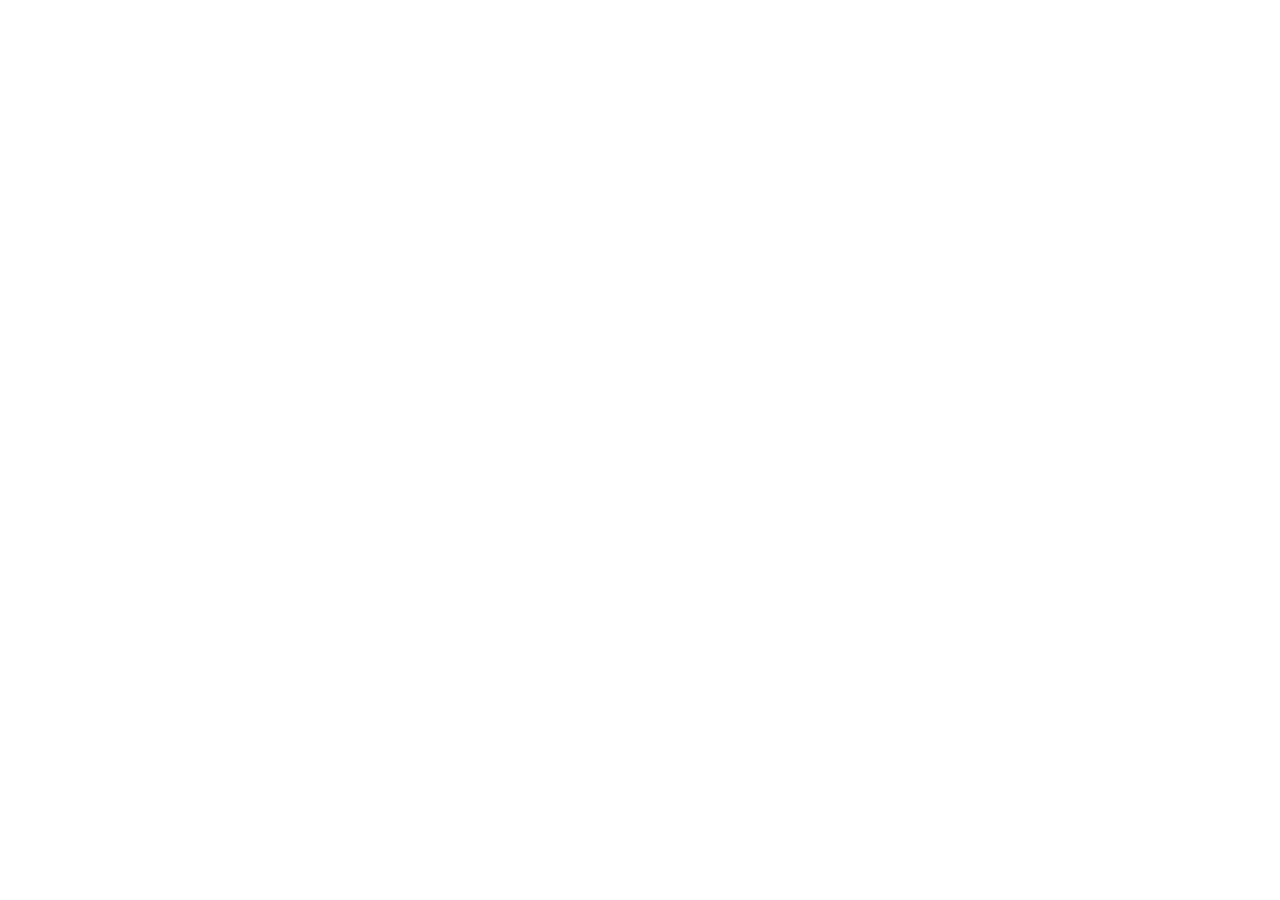
==== commit d3c01323: "Redirect every page to marboot.web.app — the site now deploys from marboot-spec-kit/web" ====
--- a/privacy.html
+++ b/privacy.html
@@ -1,89 +1,8 @@
 <!DOCTYPE html>
-<html lang="en">
-<head>
-  <meta charset="utf-8" />
-  <meta name="viewport" content="width=device-width, initial-scale=1" />
-  <title>Privacy Policy — Marboot</title>
-  <meta name="description" content="Marboot's privacy policy: what we collect, why, and your choices." />
-  <link rel="icon" type="image/png" sizes="32x32" href="assets/favicon-32.png" />
-  <link rel="icon" type="image/png" sizes="16x16" href="assets/favicon-16.png" />
-  <link rel="apple-touch-icon" href="assets/apple-touch-icon.png" />
-  <link rel="preconnect" href="https://fonts.googleapis.com" />
-  <link rel="preconnect" href="https://fonts.gstatic.com" crossorigin />
-  <link href="https://fonts.googleapis.com/css2?family=Montserrat:wght@400;500;600;700;800&display=swap" rel="stylesheet" />
-  <link rel="stylesheet" href="styles.css?v=4" />
-</head>
-<body>
-  <header>
-    <nav class="nav wrap" aria-label="Main">
-      <a class="brand" href="index.html" aria-label="Marboot home">
-        <img class="symbol" src="assets/symbol-color.png" alt="" />
-        <img class="word" src="assets/wordmark-green.png" alt="Marboot" />
-      </a>
-      <a href="index.html#features">Features</a>
-      <a href="index.html#display">Wall display</a>
-      <a href="index.html#mosques">For mosques</a>
-      <a href="privacy.html">Privacy</a>
-      <a href="support.html">Support</a>
-    </nav>
-  </header>
-
-  <main class="wrap">
-    <article class="prose">
-      <h1>Privacy Policy</h1>
-      <p class="updated">Effective September 12, 2026 · Marboot is published by Raha Labs LLC</p>
-
-      <p>Marboot connects mosques with the people who follow them. This policy explains what information the app handles, why, and the choices you have. The short version: we collect the minimum needed to run the service, we don't show ads, and we never sell your data.</p>
-
-      <h2>Information you give us</h2>
-      <ul>
-        <li><strong>No account required.</strong> You can use Marboot as a guest — browse mosques, follow them, pin events and set reminders — without giving us your name or email. Creating an account simply keeps your setup when you switch devices.</li>
-        <li><strong>Account details.</strong> If you create an account: an email address and password, or your Google or Apple account, to sign in. You may optionally add your first and last name.</li>
-        <li><strong>Your choices in the app.</strong> The mosques you follow, notification preferences, pinned events, event reminders and display preferences — stored so they work across your devices.</li>
-        <li><strong>Feedback.</strong> Messages you send through the in-app contact form.</li>
-      </ul>
-
-      <h2>Information handled on your device</h2>
-      <ul>
-        <li><strong>Location.</strong> Used on your device to sort nearby mosques and events by distance and to point the qibla compass. One exception: when you pick a mosque for a home-screen widget, your approximate location is sent to our server for that one request so it can list the nearest mosques. It is used only to answer that request and is never stored.</li>
-        <li><strong>Calendar.</strong> Only touched when you choose to add an event to your calendar.</li>
-        <li><strong>Photos.</strong> Only for mosque administrators who choose a flyer image to import events from. The image is processed to extract event details.</li>
-        <li><strong>Appearance settings</strong> such as color theme stay on your device.</li>
-      </ul>
-
-      <h2>Push notifications</h2>
-      <p>If you allow notifications, we store a device push token so mosques you follow can reach you with prayer-time changes, events and announcements. Delivery uses Apple, Google and Expo notification services. You can turn notifications off per mosque in the app or entirely in your device settings.</p>
-
-      <h2>Home-screen widgets</h2>
-      <p>If you add a Marboot widget to your home screen, it fetches the chosen mosque's prayer times from our server — about once a day, and again when that mosque changes its times. To send that refresh, the widget registers a device token together with the mosques it shows, the same kind of token used for notifications. The registration is updated when you change or remove the widget, and removed when you delete your account. Widgets work without an account.</p>
-
-      <h2>What mosque administrators can see</h2>
-      <p>When you follow a mosque, that mosque's administrators see their follower count and, at most, an abbreviated display name — your first name and last initial, if you added a name to your account. They never see your email address, your location, your other followed mosques, or any other activity. Administrators cannot edit your account in any way; the only action available to them is removing a follower from their list, which notifies you.</p>
-
-      <h2>Services we rely on</h2>
-      <p>Marboot runs on Google Firebase (authentication, database and cloud functions) and uses Expo's notification service to deliver pushes. These providers process data on our behalf under their own security and privacy commitments. We use no advertising or third-party analytics SDKs, and we do not track you across other apps or websites.</p>
-
-      <h2>Deleting your account</h2>
-      <p>You can delete your account at any time from inside the app (Account → Delete my account, or Mosque Settings → Delete my account for administrators). Deletion removes your account, follows, preferences, pins, reminders and device tokens. If you signed in with Apple, deleting also revokes Marboot's access to your Apple account, so nothing is left connected on Apple's side. Content a mosque administration published to its community (schedules, events, announcements) belongs to the mosque and remains.</p>
-
-      <h2>Children</h2>
-      <p>Marboot is intended for general audiences and is not directed at children under 13. We do not knowingly collect personal information from children.</p>
-
-      <h2>Changes</h2>
-      <p>If this policy changes materially, we will update this page and note the new effective date above.</p>
-
-      <h2>Contact</h2>
-      <p>Questions about privacy? Reach us through the in-app contact form or see the <a href="support.html">support page</a>.</p>
-    </article>
-  </main>
-
-  <footer>
-    <div class="wrap">
-      <span class="mark"><img class="symbol" src="assets/symbol-color.png" alt="" /><img class="word" src="assets/wordmark-green.png" alt="Marboot" /></span>
-      <a href="privacy.html">Privacy Policy</a>
-      <a href="support.html">Support</a>
-      <span class="copy">© 2026 Raha Labs LLC. All rights reserved.</span>
-    </div>
-  </footer>
-</body>
-</html>
+<html lang="en"><head><meta charset="utf-8">
+<title>Marboot has moved</title>
+<link rel="canonical" href="https://marboot.web.app/privacy.html">
+<meta http-equiv="refresh" content="0; url=https://marboot.web.app/privacy.html">
+<meta name="robots" content="noindex">
+<script>location.replace("https://marboot.web.app/privacy.html" + location.hash);</script>
+</head><body style="font-family:sans-serif;padding:2rem">Marboot has moved to <a href="https://marboot.web.app/privacy.html">marboot.web.app</a>.</body></html>
